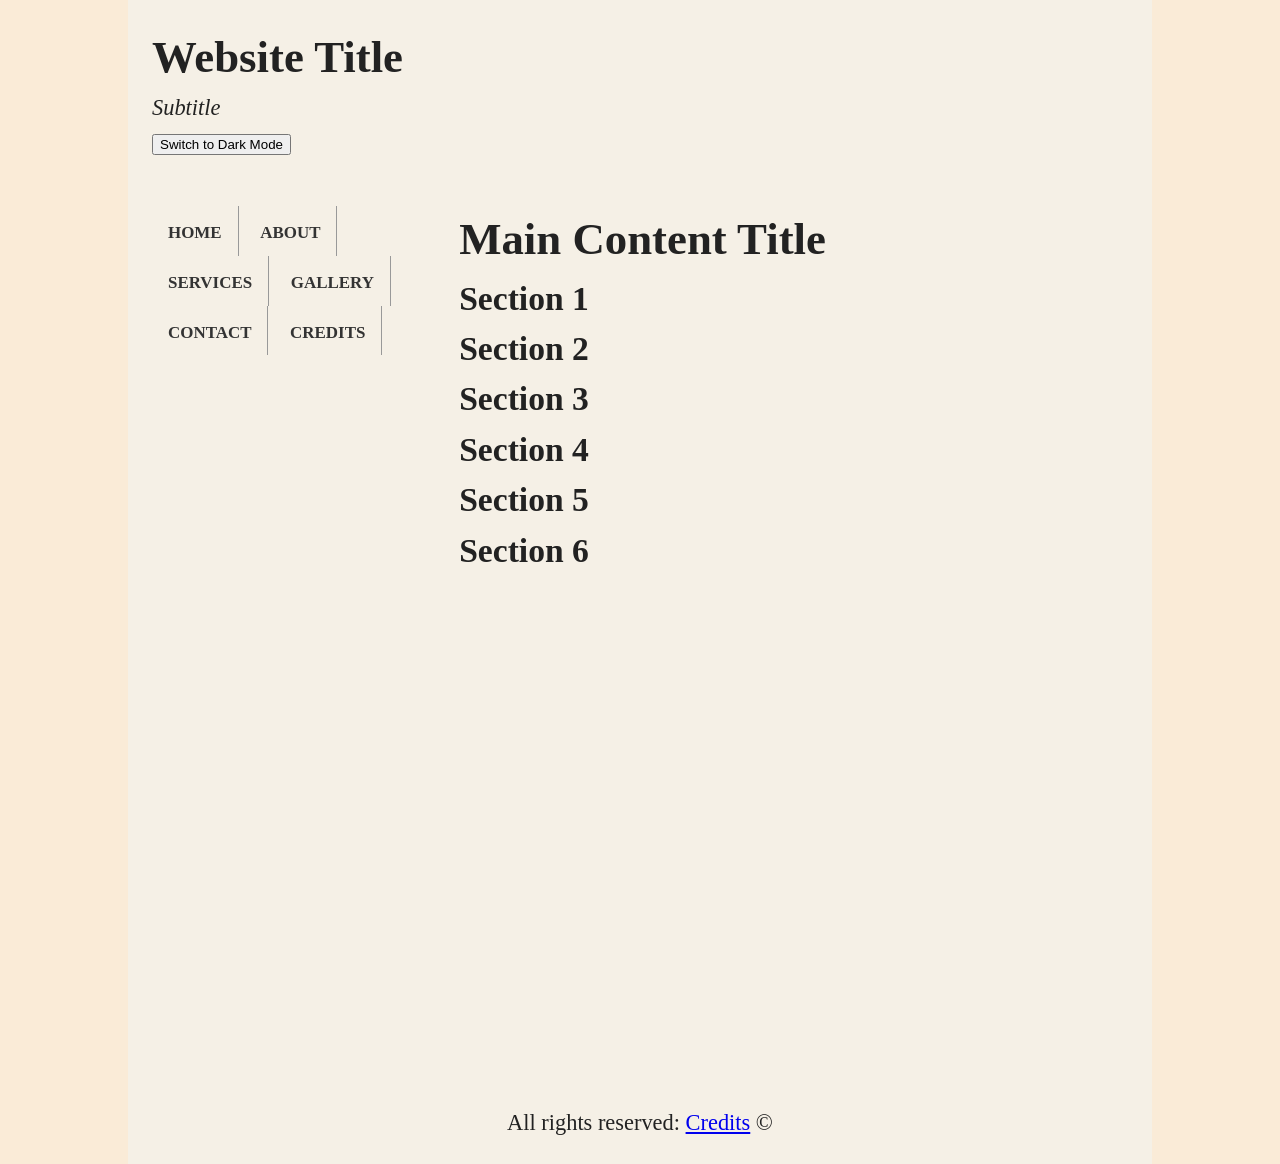
==== certifications.html @ 9ed9c501 "Populating Website with Basic files" ====
<!DOCTYPE html>
<html lang="en">
<head>
  <meta charset="UTF-8">
  <meta name="description" content="A website about...">
  <!-- Link external CSS stylesheet at the top of any HTML file -->
  <link rel="stylesheet" href="styles.css">

  <!-- Google Fonts section: leave empty with fallback in CSS similar to Times New Roman -->
  <!-- <link href="" rel="stylesheet"> -->

  <!-- Title must have two parts in child-parent formation; last tag in head -->
  <title>Home | My Website</title>
</head>

<body>
  <!-- Wrap everything in body with #page-wrapper -->
  <div id="page-wrapper">

    <!-- Header starts here -->
    <header>
      <h1>Website Title</h1>
      <p><em>Subtitle</em></p>
      <!-- Button specifically labeled to change webpage theme from light to dark -->
      <button id="theme-toggle" type="button">Switch to Dark Mode</button>
    </header>
    <!-- Header ends here -->

    <!-- Wrap NAV and MAIN together in a single #container -->
    <div id="container">

      <!-- Navigation starts here -->
      <nav>
        <ul>
          <li><a href="index.html">Home</a></li>
          <li><a href="about.html">About</a></li>
          <li><a href="services.html">Services</a></li>
          <li><a href="gallery.html">Gallery</a></li>
          <li><a href="contact.html">Contact</a></li>
          <li><a href="credits.html">Credits</a></li>
        </ul>
      </nav>
      <!-- Navigation ends here -->

      <!-- Main content starts here -->
      <main>
        <h1>Main Content Title</h1>

        <!-- At least 6 internal webpage sections; can be left blank -->
        <section id="section-1"><h2>Section 1</h2></section>
        <section id="section-2"><h2>Section 2</h2></section>
        <section id="section-3"><h2>Section 3</h2></section>
        <section id="section-4"><h2>Section 4</h2></section>
        <section id="section-5"><h2>Section 5</h2></section>
        <section id="section-6"><h2>Section 6</h2></section>
      </main>
      <!-- Main content ends here -->

    </div>
    <!-- #container ends here -->

    <!-- Footer starts here -->
    <footer>
      <p>All rights reserved: <a href="credits.html">Credits</a> &#169;</p>
    </footer>
    <!-- Footer ends here -->

  </div>
  <!-- #page-wrapper ends here -->

  <!-- Link external JavaScript file -->
  <script src="scripts.js"></script>
</body>
</html>
---- styles.css ----
/* ===============================
   CSS RESET AND GLOBAL BOX MODEL
   =============================== */
* {
  margin: 0;
  box-sizing: border-box;
}

/* ===============================
   PAGE WRAPPER: CENTERS AND CONSTRAINS PAGE
   =============================== */
#page-wrapper {
  width: 80%;
  margin: 0 auto;
  background-color: antiquewhite;
}

/* ===============================
   UNIFORM BACKGROUND COLORS FOR MAIN TAGS
   =============================== */
header,
nav,
main,
footer {
  background-color: #f5f0e6; /* Choose a uniform palette */
  color: #222;
}

/* ===============================
   CONTAINER: WRAPS NAV AND MAIN
   =============================== */
#container {
  width: 100%;
  display: flex;
  flex-direction: row; /* Use column to stack nav vertically */
  /* Put height stuff here so the page stretches vertically, not horizontally */
  min-height: 100vh;
}

/* ===============================
   NAV AND MAIN WIDTHS
   =============================== */
nav {
  width: 30%;
}

main {
  width: 70%;
  height: 100vh; /* Hint: increase height of main to 100vh */
  padding: 1rem;
}

/* ===============================
   TYPOGRAPHY AND FONT FALLBACK
   =============================== */
body {
  /* Google Font section left empty; fallback similar to Times New Roman */
  font-family: /* "Google Font Name", */ "Times New Roman", Times, serif;
  font-size: calc(16px + 0.5vw); /* Use calc() for font-sizes */
  line-height: 1.5;
  background-color: antiquewhite; /* Avoid white space at bottom */
}

/* ===============================
   HEADER, NAV, MAIN, FOOTER SPACING
   =============================== */
header,
nav,
main,
footer {
  padding: 1.5rem;
  margin: 0;
}

footer {
  margin-top: auto;
  text-align: center;
}

/* ===============================
   NAVIGATION STYLING
   =============================== */
nav ul {
  list-style: none; /* Remove bullets */
  padding-left: 0;  /* Remove default indentation */
}

nav li {
  display: inline-block; /* Arrange horizontally */
  border-right: 1px solid #999; /* Button-like separation */
  padding: 0.5rem 1rem;
}

nav a {
  text-decoration: none; /* Remove underline */
  text-transform: uppercase; /* Transform letters */
  font-family: /* "Google Font Name", */ "Times New Roman", Times, serif;
  font-size: calc(0.9rem + 0.2vw);
  font-weight: bold;
  color: #333;
}

/* ===============================
   RESPONSIVE IMAGES
   =============================== */
img {
  max-width: 100%;
  height: auto;
}

/* ===============================
   LIGHT/DARK MODE THEME
   =============================== */
body.dark-mode {
  background-color: #222;
  color: #f5f5f5;
}

body.dark-mode #page-wrapper {
  background-color: #222;
  color: #f5f5f5;
}

body.dark-mode header,
body.dark-mode nav,
body.dark-mode main,
body.dark-mode footer {
  background-color: #333;
  color: #f5f5f5;
}

body.dark-mode nav a {
  color: #9cf;
}

/* ===============================
   MEDIA QUERIES
   =============================== */
@media screen and (max-width: 768px) {
  #container {
    flex-direction: column; /* Stack nav and main */
  }

  nav,
  main {
    width: 100%;
  }

  header,
  nav,
  main,
  footer {
    padding: 1rem;
  }

  body {
    font-size: calc(14px + 0.5vw);
  }
}

@media screen and (max-width: 520px) {
  #page-wrapper {
    width: 94%;
  }

  header,
  nav,
  main,
  footer {
    padding: 0.75rem;
  }

  nav li {
    display: block;
    border-right: none;
    border-bottom: 1px solid #999;
  }

  body {
    font-size: calc(13px + 0.5vw);
  }
}
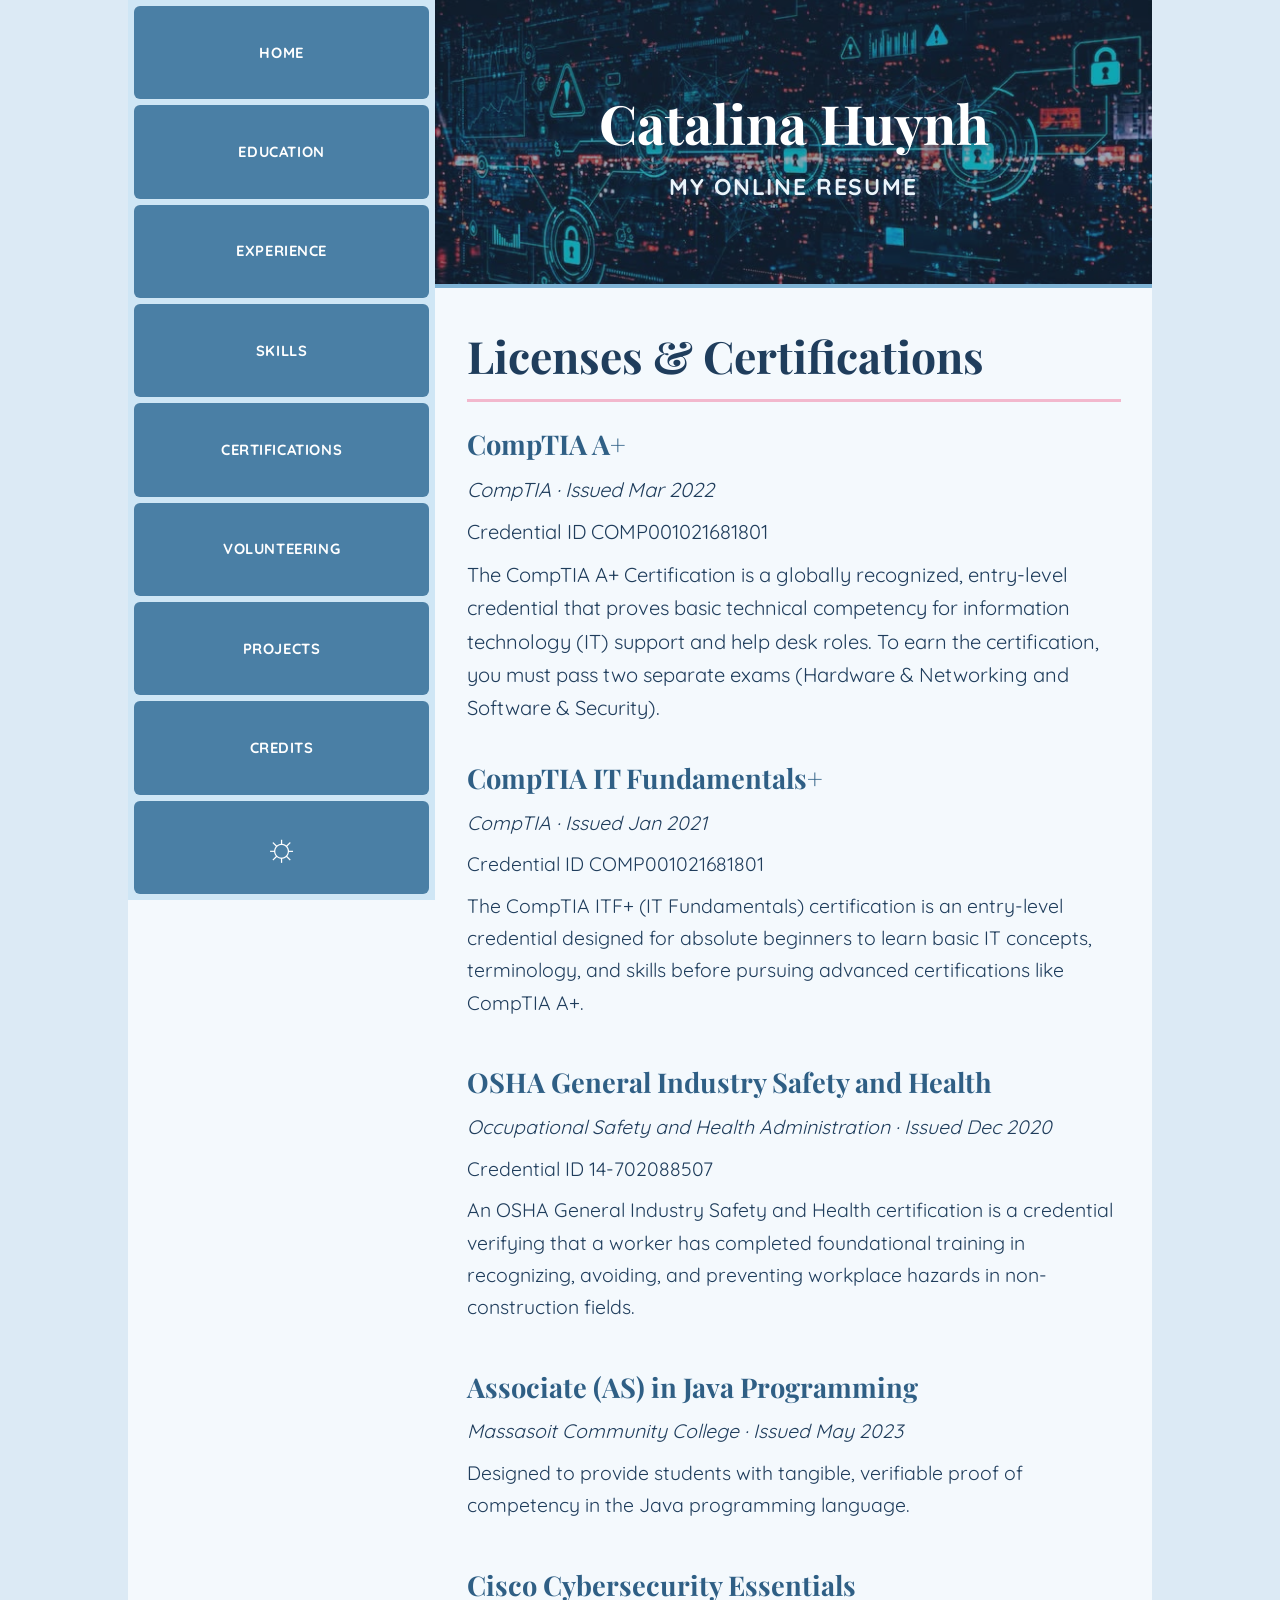
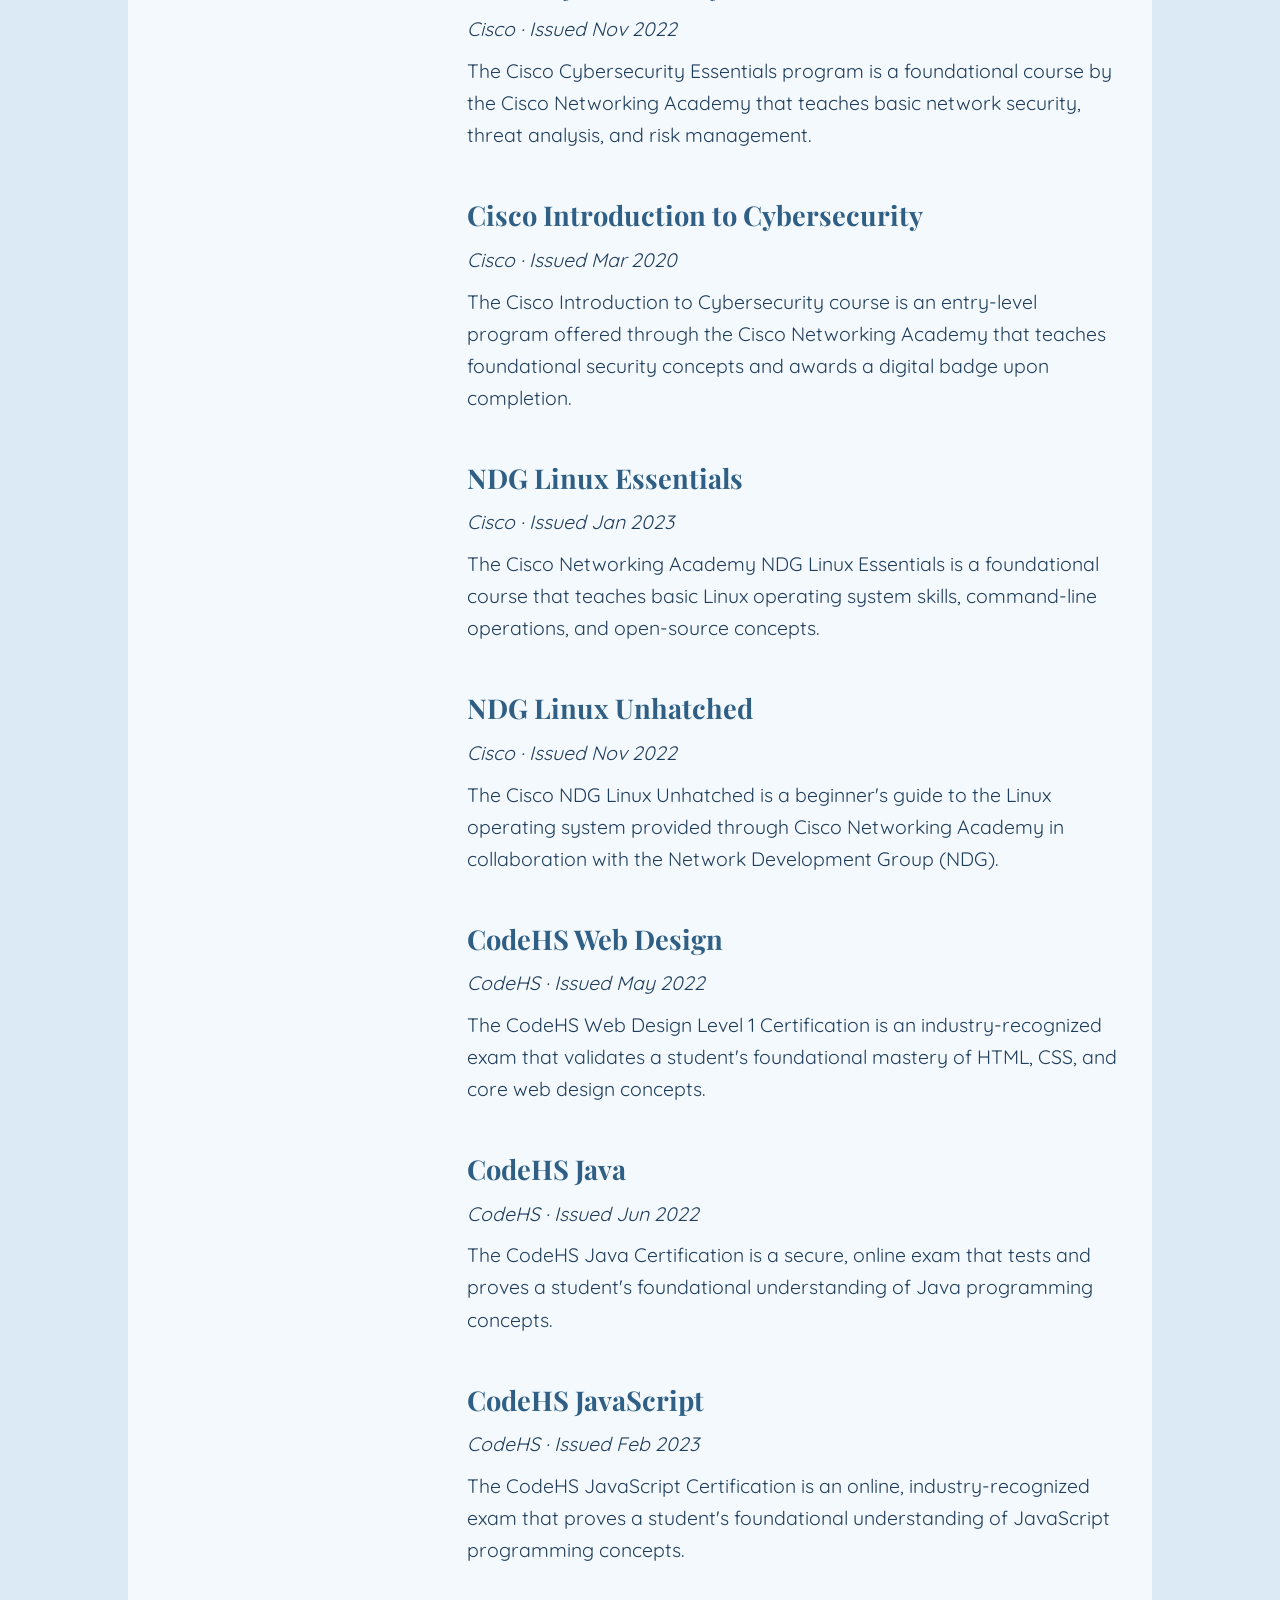
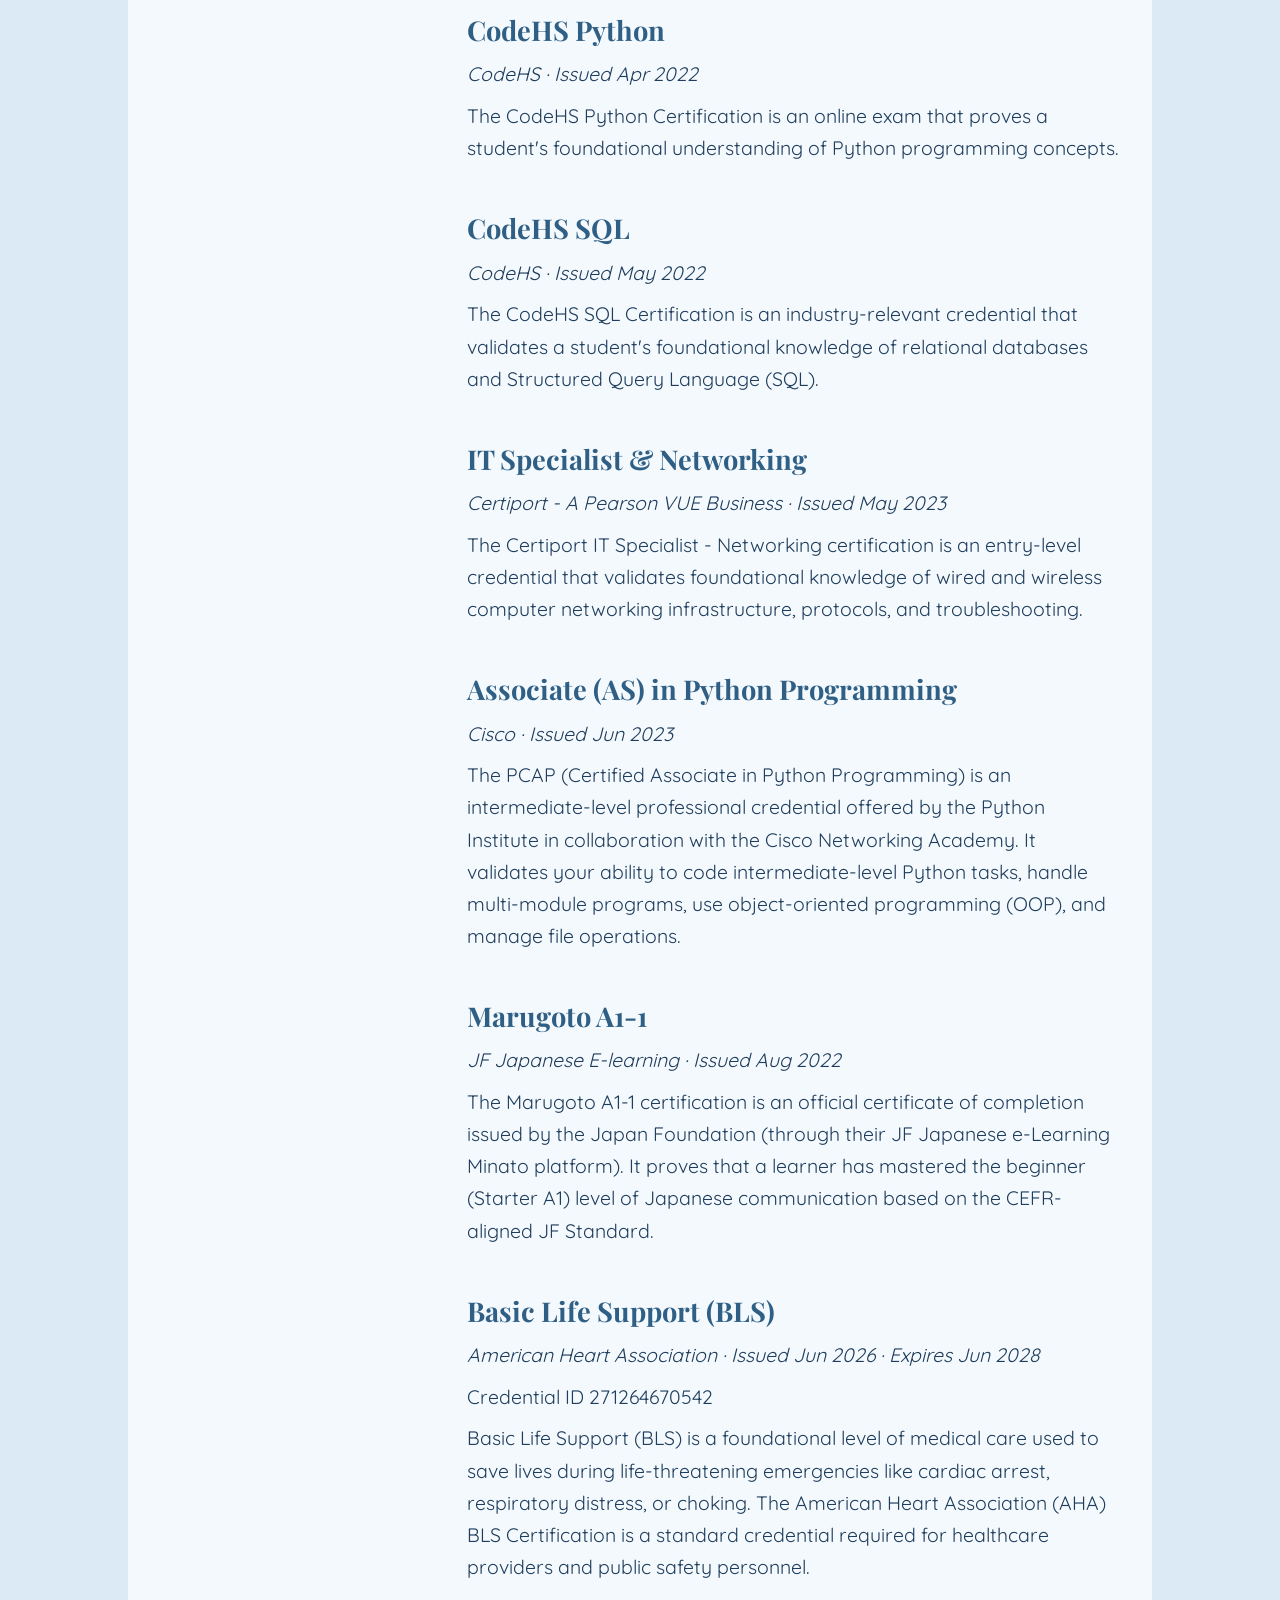
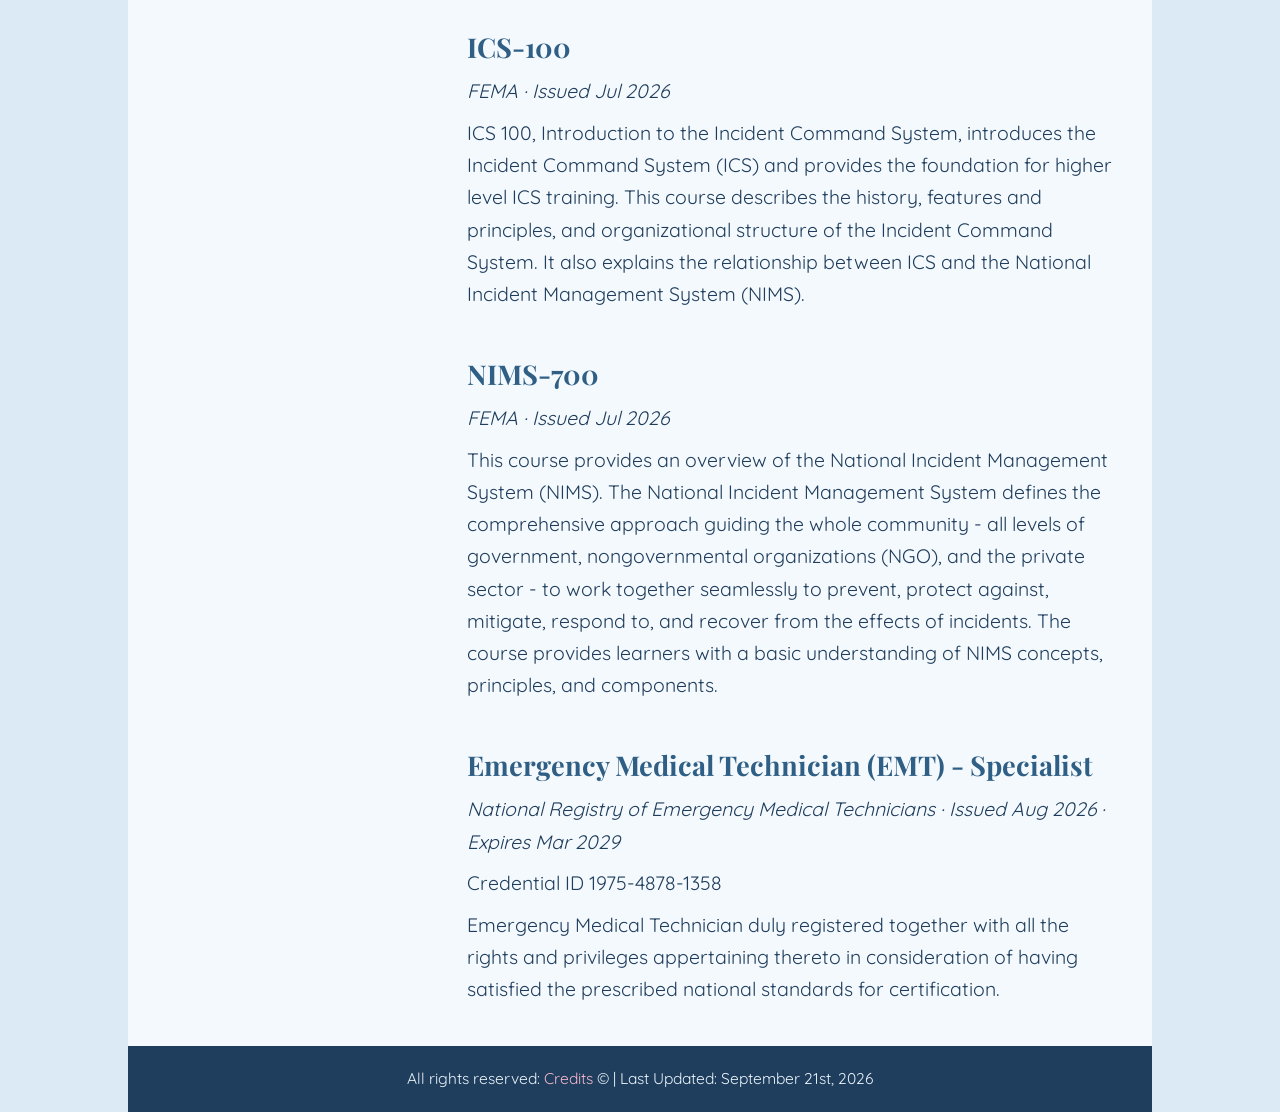
==== commit d21aaf4b: "Building Website" ====
--- a/certifications.html
+++ b/certifications.html
@@ -2,73 +2,313 @@
 <html lang="en">
 <head>
   <meta charset="UTF-8">
-  <meta name="description" content="A website about...">
-  <!-- Link external CSS stylesheet at the top of any HTML file -->
+  <meta name="viewport" content="width=device-width, initial-scale=1.0">
+  <meta name="description" content="Catalina Huynh's licenses and certifications in IT, cybersecurity, programming, safety, and emergency medical services.">
+
+  <link rel="preconnect" href="https://fonts.googleapis.com">
+  <link rel="preconnect" href="https://fonts.gstatic.com" crossorigin>
+  <link href="https://fonts.googleapis.com/css2?family=Playfair+Display:wght@600;700;800&family=Quicksand:wght@400;500;600;700&display=swap" rel="stylesheet">
+
   <link rel="stylesheet" href="styles.css">
 
-  <!-- Google Fonts section: leave empty with fallback in CSS similar to Times New Roman -->
-  <!-- <link href="" rel="stylesheet"> -->
-
-  <!-- Title must have two parts in child-parent formation; last tag in head -->
-  <title>Home | My Website</title>
+  <title>Certifications | Catalina Huynh</title>
 </head>
 
 <body>
-  <!-- Wrap everything in body with #page-wrapper -->
-  <div id="page-wrapper">
-
-    <!-- Header starts here -->
-    <header>
-      <h1>Website Title</h1>
-      <p><em>Subtitle</em></p>
-      <!-- Button specifically labeled to change webpage theme from light to dark -->
-      <button id="theme-toggle" type="button">Switch to Dark Mode</button>
-    </header>
-    <!-- Header ends here -->
-
-    <!-- Wrap NAV and MAIN together in a single #container -->
-    <div id="container">
-
-      <!-- Navigation starts here -->
-      <nav>
-        <ul>
-          <li><a href="index.html">Home</a></li>
-          <li><a href="about.html">About</a></li>
-          <li><a href="services.html">Services</a></li>
-          <li><a href="gallery.html">Gallery</a></li>
-          <li><a href="contact.html">Contact</a></li>
-          <li><a href="credits.html">Credits</a></li>
-        </ul>
-      </nav>
-      <!-- Navigation ends here -->
-
-      <!-- Main content starts here -->
-      <main>
-        <h1>Main Content Title</h1>
-
-        <!-- At least 6 internal webpage sections; can be left blank -->
-        <section id="section-1"><h2>Section 1</h2></section>
-        <section id="section-2"><h2>Section 2</h2></section>
-        <section id="section-3"><h2>Section 3</h2></section>
-        <section id="section-4"><h2>Section 4</h2></section>
-        <section id="section-5"><h2>Section 5</h2></section>
-        <section id="section-6"><h2>Section 6</h2></section>
-      </main>
-      <!-- Main content ends here -->
-
+<div id="page-wrapper">
+
+  <header id="site-header">
+    <div id="banner">
+      <h1>Catalina Huynh</h1>
+      <p>My Online Resume</p>
     </div>
-    <!-- #container ends here -->
-
-    <!-- Footer starts here -->
-    <footer>
-      <p>All rights reserved: <a href="credits.html">Credits</a> &#169;</p>
-    </footer>
-    <!-- Footer ends here -->
+  </header>
+
+  <div id="container">
+
+    <nav>
+      <ul>
+        <li><a href="index.html">Home</a></li>
+        <li><a href="education.html">Education</a></li>
+        <li><a href="experience.html">Experience</a></li>
+        <li><a href="skills.html">Skills</a></li>
+        <li><a href="certifications.html">Certifications</a></li>
+        <li><a href="volunteering.html">Volunteering</a></li>
+        <li><a href="projects.html">Projects</a></li>
+        <li><a href="credits.html">Credits</a></li>
+      </ul>
+      <button id="theme-toggle" type="button" aria-label="Switch to Dark Mode">
+        <span class="icon-sun" aria-hidden="true">&#9788;</span>
+        <svg class="icon-moon" viewBox="0 0 24 24" xmlns="http://www.w3.org/2000/svg" aria-hidden="true">
+          <path d="M21 12.79A9 9 0 1 1 11.21 3 7 7 0 0 0 21 12.79z"/>
+        </svg>
+      </button>
+    </nav>
+
+    <main>
+
+      <section class="hero-section">
+        <h2 class="page-title">Licenses &amp; Certifications</h2>
+
+        <section>
+          <h3>CompTIA A+</h3>
+          <p><em>CompTIA &middot; Issued Mar 2022</em></p>
+          <p>Credential ID COMP001021681801</p>
+          <p>
+            The CompTIA A+ Certification is a globally recognized, entry-level credential that proves
+            basic technical competency for information technology (IT) support and help desk roles.
+            To earn the certification, you must pass two separate exams (Hardware &amp; Networking and
+            Software &amp; Security).
+          </p>
+        </section>
+      </section>
+
+      <section class="rest-section">
+
+        <section>
+          <h3>CompTIA IT Fundamentals+</h3>
+          <p><em>CompTIA &middot; Issued Jan 2021</em></p>
+          <p>Credential ID COMP001021681801</p>
+          <p>
+            The CompTIA ITF+ (IT Fundamentals) certification is an entry-level credential designed for
+            absolute beginners to learn basic IT concepts, terminology, and skills before pursuing
+            advanced certifications like CompTIA A+.
+          </p>
+        </section>
+
+        <br>
+
+        <section>
+          <h3>OSHA General Industry Safety and Health</h3>
+          <p><em>Occupational Safety and Health Administration &middot; Issued Dec 2020</em></p>
+          <p>Credential ID 14-702088507</p>
+          <p>
+            An OSHA General Industry Safety and Health certification is a credential verifying that a
+            worker has completed foundational training in recognizing, avoiding, and preventing
+            workplace hazards in non-construction fields.
+          </p>
+        </section>
+
+        <br>
+
+        <section>
+          <h3>Associate (AS) in Java Programming</h3>
+          <p><em>Massasoit Community College &middot; Issued May 2023</em></p>
+          <p>
+            Designed to provide students with tangible, verifiable proof of competency in the Java
+            programming language.
+          </p>
+        </section>
+
+        <br>
+
+        <section>
+          <h3>Cisco Cybersecurity Essentials</h3>
+          <p><em>Cisco &middot; Issued Nov 2022</em></p>
+          <p>
+            The Cisco Cybersecurity Essentials program is a foundational course by the Cisco Networking
+            Academy that teaches basic network security, threat analysis, and risk management.
+          </p>
+        </section>
+
+        <br>
+
+        <section>
+          <h3>Cisco Introduction to Cybersecurity</h3>
+          <p><em>Cisco &middot; Issued Mar 2020</em></p>
+          <p>
+            The Cisco Introduction to Cybersecurity course is an entry-level program offered through the
+            Cisco Networking Academy that teaches foundational security concepts and awards a digital
+            badge upon completion.
+          </p>
+        </section>
+
+        <br>
+
+        <section>
+          <h3>NDG Linux Essentials</h3>
+          <p><em>Cisco &middot; Issued Jan 2023</em></p>
+          <p>
+            The Cisco Networking Academy NDG Linux Essentials is a foundational course that teaches
+            basic Linux operating system skills, command-line operations, and open-source concepts.
+          </p>
+        </section>
+
+        <br>
+
+        <section>
+          <h3>NDG Linux Unhatched</h3>
+          <p><em>Cisco &middot; Issued Nov 2022</em></p>
+          <p>
+            The Cisco NDG Linux Unhatched is a beginner's guide to the Linux operating system provided
+            through Cisco Networking Academy in collaboration with the Network Development Group (NDG).
+          </p>
+        </section>
+
+        <br>
+
+        <section>
+          <h3>CodeHS Web Design</h3>
+          <p><em>CodeHS &middot; Issued May 2022</em></p>
+          <p>
+            The CodeHS Web Design Level 1 Certification is an industry-recognized exam that validates a
+            student's foundational mastery of HTML, CSS, and core web design concepts.
+          </p>
+        </section>
+
+        <br>
+
+        <section>
+          <h3>CodeHS Java</h3>
+          <p><em>CodeHS &middot; Issued Jun 2022</em></p>
+          <p>
+            The CodeHS Java Certification is a secure, online exam that tests and proves a student's
+            foundational understanding of Java programming concepts.
+          </p>
+        </section>
+
+        <br>
+
+        <section>
+          <h3>CodeHS JavaScript</h3>
+          <p><em>CodeHS &middot; Issued Feb 2023</em></p>
+          <p>
+            The CodeHS JavaScript Certification is an online, industry-recognized exam that proves a
+            student's foundational understanding of JavaScript programming concepts.
+          </p>
+        </section>
+
+        <br>
+
+        <section>
+          <h3>CodeHS Python</h3>
+          <p><em>CodeHS &middot; Issued Apr 2022</em></p>
+          <p>
+            The CodeHS Python Certification is an online exam that proves a student's foundational
+            understanding of Python programming concepts.
+          </p>
+        </section>
+
+        <br>
+
+        <section>
+          <h3>CodeHS SQL</h3>
+          <p><em>CodeHS &middot; Issued May 2022</em></p>
+          <p>
+            The CodeHS SQL Certification is an industry-relevant credential that validates a student's
+            foundational knowledge of relational databases and Structured Query Language (SQL).
+          </p>
+        </section>
+
+        <br>
+
+        <section>
+          <h3>IT Specialist &amp; Networking</h3>
+          <p><em>Certiport - A Pearson VUE Business &middot; Issued May 2023</em></p>
+          <p>
+            The Certiport IT Specialist - Networking certification is an entry-level credential that
+            validates foundational knowledge of wired and wireless computer networking infrastructure,
+            protocols, and troubleshooting.
+          </p>
+        </section>
+
+        <br>
+
+        <section>
+          <h3>Associate (AS) in Python Programming</h3>
+          <p><em>Cisco &middot; Issued Jun 2023</em></p>
+          <p>
+            The PCAP (Certified Associate in Python Programming) is an intermediate-level professional
+            credential offered by the Python Institute in collaboration with the Cisco Networking
+            Academy. It validates your ability to code intermediate-level Python tasks, handle
+            multi-module programs, use object-oriented programming (OOP), and manage file operations.
+          </p>
+        </section>
+
+        <br>
+
+        <section>
+          <h3>Marugoto A1-1</h3>
+          <p><em>JF Japanese E-learning &middot; Issued Aug 2022</em></p>
+          <p>
+            The Marugoto A1-1 certification is an official certificate of completion issued by the Japan
+            Foundation (through their JF Japanese e-Learning Minato platform). It proves that a learner
+            has mastered the beginner (Starter A1) level of Japanese communication based on the
+            CEFR-aligned JF Standard.
+          </p>
+        </section>
+
+        <br>
+
+        <section>
+          <h3>Basic Life Support (BLS)</h3>
+          <p><em>American Heart Association &middot; Issued Jun 2026 &middot; Expires Jun 2028</em></p>
+          <p>Credential ID 271264670542</p>
+          <p>
+            Basic Life Support (BLS) is a foundational level of medical care used to save lives during
+            life-threatening emergencies like cardiac arrest, respiratory distress, or choking. The
+            American Heart Association (AHA) BLS Certification is a standard credential required for
+            healthcare providers and public safety personnel.
+          </p>
+        </section>
+
+        <br>
+
+        <section>
+          <h3>ICS-100</h3>
+          <p><em>FEMA &middot; Issued Jul 2026</em></p>
+          <p>
+            ICS 100, Introduction to the Incident Command System, introduces the Incident Command System
+            (ICS) and provides the foundation for higher level ICS training. This course describes the
+            history, features and principles, and organizational structure of the Incident Command
+            System. It also explains the relationship between ICS and the National Incident Management
+            System (NIMS).
+          </p>
+        </section>
+
+        <br>
+
+        <section>
+          <h3>NIMS-700</h3>
+          <p><em>FEMA &middot; Issued Jul 2026</em></p>
+          <p>
+            This course provides an overview of the National Incident Management System (NIMS). The
+            National Incident Management System defines the comprehensive approach guiding the whole
+            community - all levels of government, nongovernmental organizations (NGO), and the private
+            sector - to work together seamlessly to prevent, protect against, mitigate, respond to, and
+            recover from the effects of incidents. The course provides learners with a basic
+            understanding of NIMS concepts, principles, and components.
+          </p>
+        </section>
+
+        <br>
+
+        <section>
+          <h3>Emergency Medical Technician (EMT) - Specialist</h3>
+          <p><em>National Registry of Emergency Medical Technicians &middot; Issued Aug 2026 &middot; Expires Mar 2029</em></p>
+          <p>Credential ID 1975-4878-1358</p>
+          <p>
+            Emergency Medical Technician duly registered together with all the rights and privileges
+            appertaining thereto in consideration of having satisfied the prescribed national standards
+            for certification.
+          </p>
+        </section>
+
+      </section>
+
+    </main>
 
   </div>
-  <!-- #page-wrapper ends here -->
-
-  <!-- Link external JavaScript file -->
-  <script src="scripts.js"></script>
+
+  <footer>
+    <p>
+      All rights reserved: <a href="credits.html">Credits</a> &#169;
+      | Last Updated: September 21st, 2026
+    </p>
+  </footer>
+
+</div>
+
+<script src="scripts.js"></script>
 </body>
 </html>
--- a/styles.css
+++ b/styles.css
@@ -1,182 +1,717 @@
-/* ===============================
-   CSS RESET AND GLOBAL BOX MODEL
-   =============================== */
+/* ============================================================
+   GOOGLE FONTS (Playfair Display + Quicksand linked in <head>)
+   ============================================================ */
+
+/* ============================================================
+   GLOBAL RESET
+   ============================================================ */
 * {
   margin: 0;
   box-sizing: border-box;
 }
 
-/* ===============================
-   PAGE WRAPPER: CENTERS AND CONSTRAINS PAGE
-   =============================== */
+/* ============================================================
+   BODY / BASE TYPOGRAPHY
+   ============================================================ */
+body {
+  font-family: "Quicksand", "Times New Roman", Times, serif;
+  font-size: calc(15px + 0.35vw);
+  line-height: 1.65;
+  color: #1f3d5c;
+  background-color: #dceaf5;
+}
+
+/* ============================================================
+   PAGE WRAPPER — full-page grid (nav 30%, content 70%)
+   ============================================================ */
 #page-wrapper {
   width: 80%;
   margin: 0 auto;
-  background-color: antiquewhite;
-}
-
-/* ===============================
-   UNIFORM BACKGROUND COLORS FOR MAIN TAGS
-   =============================== */
-header,
-nav,
-main,
-footer {
-  background-color: #f5f0e6; /* Choose a uniform palette */
-  color: #222;
-}
-
-/* ===============================
-   CONTAINER: WRAPS NAV AND MAIN
-   =============================== */
-#container {
+  background-color: #f4f9fd;
+  min-height: 100vh;
+  display: grid;
+  grid-template-columns: 30% 70%;
+  grid-template-areas:
+    "nav header"
+    "nav hero"
+    "nav rest"
+    "footer footer";
+  grid-template-rows: auto auto 1fr auto;
+}
+
+/* ============================================================
+   HEADER + BANNER
+   ============================================================ */
+header#site-header {
+  grid-area: header;
+  position: relative;
+  background-image: url("src/index-media/banner.jpg");
+  background-size: cover;
+  background-position: center;
+  background-repeat: no-repeat;
+  min-height: 32vh;
+  padding: calc(1rem + 2vw);
+  display: flex;
+  flex-direction: column;
+  justify-content: center;
+  text-align: center;
+  border-bottom: 4px solid #7fb3d5;
+}
+
+header#site-header::before {
+  content: "";
+  position: absolute;
+  top: 0; left: 0;
+  width: 100%; height: 100%;
+  background-color: rgba(31, 61, 92, 0.45);
+  z-index: 0;
+}
+
+#banner {
+  position: relative;
+  z-index: 1;
+  text-align: center;
+}
+
+#banner h1 {
+  font-family: "Playfair Display", "Times New Roman", Times, serif;
+  font-size: calc(26px + 2.2vw);
+  font-weight: 700;
+  color: #ffffff;
+  text-shadow: 0 2px 10px rgba(31, 61, 92, 0.9);
+}
+
+#banner p {
+  font-size: calc(14px + 0.7vw);
+  font-weight: 700;
+  color: #eaf4fb;
+  text-shadow: 0 2px 8px rgba(31, 61, 92, 0.9);
+  letter-spacing: 0.08em;
+  text-transform: uppercase;
+}
+
+/* ============================================================
+   #container and main — display: contents
+   ============================================================ */
+#container,
+main {
+  display: contents;
+}
+
+/* ============================================================
+   NAV — vertical sidebar, sticky, small grid buttons
+   ============================================================ */
+nav {
+  grid-area: nav;
+  container-type: inline-size;
+  position: sticky;
+  top: 0;
+  align-self: start;
+  height: 100vh;
+  max-height: 100vh;
+  overflow-y: auto;
+  overflow-x: hidden;
+  background-color: #cfe6f5;    /* light blue = padding color */
+  padding: 6px;
+  display: grid;
+  grid-template-rows: repeat(9, 1fr);
+  gap: 6px;
+}
+
+nav ul {
+  display: contents;            /* 8 <li>s become direct grid items */
+}
+
+nav li {
+  display: flex;
+  min-height: 0;
+  padding: 0;
+  border: none;
+  text-align: center;
+}
+
+nav a {
+  display: flex;
+  align-items: center;
+  justify-content: center;
   width: 100%;
-  display: flex;
-  flex-direction: row; /* Use column to stack nav vertically */
-  /* Put height stuff here so the page stretches vertically, not horizontally */
-  min-height: 100vh;
-}
-
-/* ===============================
-   NAV AND MAIN WIDTHS
-   =============================== */
-nav {
-  width: 30%;
-}
-
-main {
-  width: 70%;
-  height: 100vh; /* Hint: increase height of main to 100vh */
-  padding: 1rem;
-}
-
-/* ===============================
-   TYPOGRAPHY AND FONT FALLBACK
-   =============================== */
-body {
-  /* Google Font section left empty; fallback similar to Times New Roman */
-  font-family: /* "Google Font Name", */ "Times New Roman", Times, serif;
-  font-size: calc(16px + 0.5vw); /* Use calc() for font-sizes */
-  line-height: 1.5;
-  background-color: antiquewhite; /* Avoid white space at bottom */
-}
-
-/* ===============================
-   HEADER, NAV, MAIN, FOOTER SPACING
-   =============================== */
-header,
-nav,
-main,
-footer {
-  padding: 1.5rem;
-  margin: 0;
-}
-
-footer {
-  margin-top: auto;
+  height: 100%;
+  text-decoration: none;
+  text-transform: uppercase;
+  font-family: "Quicksand", "Times New Roman", Times, serif;
+  font-size: clamp(0.6rem, 5cqw, 1.05rem);
+  font-weight: 700;
+  letter-spacing: 0.04em;
+  line-height: 1.1;
+  white-space: nowrap;
   text-align: center;
-}
-
-/* ===============================
-   NAVIGATION STYLING
-   =============================== */
-nav ul {
-  list-style: none; /* Remove bullets */
-  padding-left: 0;  /* Remove default indentation */
-}
-
-nav li {
-  display: inline-block; /* Arrange horizontally */
-  border-right: 1px solid #999; /* Button-like separation */
-  padding: 0.5rem 1rem;
-}
-
-nav a {
-  text-decoration: none; /* Remove underline */
-  text-transform: uppercase; /* Transform letters */
-  font-family: /* "Google Font Name", */ "Times New Roman", Times, serif;
-  font-size: calc(0.9rem + 0.2vw);
-  font-weight: bold;
-  color: #333;
-}
-
-/* ===============================
+  color: #ffffff;
+  background-color: #4a7fa5;    /* darker than nav's #cfe6f5 */
+  border-radius: 6px;
+  transition: background-color 0.2s ease;
+}
+
+nav a:hover {
+  background-color: #2f5f85;
+}
+
+/* ============================================================
+   HERO + REST SECTIONS
+   ============================================================ */
+.hero-section {
+  grid-area: hero;
+  padding: calc(1rem + 1.2vw);
+  padding-bottom: calc(0.75rem + 0.8vw);
+  background-color: #f4f9fd;
+  font-size: calc(15px + 0.4vw);
+}
+
+.rest-section {
+  grid-area: rest;
+  padding: calc(1rem + 1.2vw);
+  padding-top: 0;                  /* kills the extra visible gap */
+  background-color: #f4f9fd;
+}
+
+/* ============================================================
+   HEADINGS / TEXT INSIDE MAIN
+   ============================================================ */
+.page-title {
+  font-family: "Playfair Display", "Times New Roman", Times, serif;
+  font-size: calc(24px + 1.6vw);
+  font-weight: 700;
+  color: #1f3d5c;
+  border-bottom: 3px solid #f2b8cd;
+  padding-bottom: 0.4rem;
+  margin-bottom: 1.25rem;
+}
+
+main h3 {
+  font-family: "Playfair Display", "Times New Roman", Times, serif;
+  font-size: calc(17px + 0.8vw);
+  color: #2f5f85;
+  margin-bottom: 0.35rem;
+}
+
+main h4 {
+  font-size: calc(14px + 0.4vw);
+  color: #4a7fa5;
+  margin-top: 0.75rem;
+  margin-bottom: 0.25rem;
+}
+
+main p {
+  margin-bottom: 0.6rem;
+}
+
+main ul,
+main ol {
+  padding-left: 1.4rem;
+  margin-bottom: 0.8rem;
+}
+
+main li {
+  margin-bottom: 0.4rem;
+}
+
+main a {
+  color: #4a7fa5;
+}
+
+main a:hover {
+  color: #b3567f;
+}
+
+/* ============================================================
    RESPONSIVE IMAGES
-   =============================== */
+   ============================================================ */
 img {
   max-width: 100%;
   height: auto;
 }
 
-/* ===============================
-   LIGHT/DARK MODE THEME
-   =============================== */
+/* ============================================================
+   FOOTER
+   ============================================================ */
+footer {
+  grid-area: footer;
+  background-color: #1f3d5c;
+  color: #eaf4fb;
+  text-align: center;
+  padding: 1.25rem;
+  font-size: calc(12px + 0.28vw);
+}
+
+footer a {
+  color: #f2b8cd;
+  text-decoration: none;
+}
+
+footer a:hover {
+  text-decoration: underline;
+}
+
+/* ============================================================
+   THEME TOGGLE BUTTON
+   ============================================================ */
+#theme-toggle {
+  display: flex;
+  align-items: center;
+  justify-content: center;
+  width: 100%;
+  height: 100%;
+  min-height: 0;
+  padding: 0;
+  background-color: #4a7fa5;
+  border: none;
+  border-radius: 6px;
+  cursor: pointer;
+  color: #ffffff;
+  transition: background-color 0.2s ease;
+}
+
+#theme-toggle:hover {
+  background-color: #2f5f85;
+}
+
+/* Sun — spiky rays (&#9728;); fills the button height */
+#theme-toggle .icon-sun {
+  font-size: clamp(1.2rem, 6.5vh, 2.4rem);
+  line-height: 1;
+  color: transparent;
+  text-shadow: 0 0 0 #ffffff;
+}
+
+/* Moon — matches the sun's sizing */
+#theme-toggle .icon-moon {
+  width: clamp(1.2rem, 6.5vh, 2.4rem);
+  height: clamp(1.2rem, 6.5vh, 2.4rem);
+  fill: none;
+  stroke: #ffffff;
+  stroke-width: 2;
+  stroke-linecap: round;
+  stroke-linejoin: round;
+}
+
+#theme-toggle .icon-sun  { display: inline-block; }
+#theme-toggle .icon-moon { display: none; }
+
+body.dark-mode #theme-toggle .icon-sun  { display: none; }
+body.dark-mode #theme-toggle .icon-moon { display: inline-block; }
+
+/* ============================================================
+   HOME PAGE: PROFILE PICTURE + FIRST BIO PARAGRAPH
+   ------------------------------------------------------------
+   DESKTOP (nav vertical):
+     - .profile-row fills the hero column, aligning both
+       children to the same height (the bio's height).
+     - .profile-image-wrap = LEFT 50% of the row.
+     - Picture sits 10% from the wrap's left edge and is at
+       most 80% wide → 10% empty on the right.
+     - width/height auto keeps the natural aspect ratio, so
+       the border hugs the picture exactly (no crop).
+     - .profile-row .bio = RIGHT 40% of the row.
+   ============================================================ */
+.profile-row {
+  display: flex;
+  flex-wrap: nowrap;
+  align-items: stretch;
+  width: 100%;
+  margin-bottom: 1.25rem;
+}
+
+/* Picture side: 50% of the row */
+.profile-image-wrap {
+  flex: 0 0 50%;
+  width: 50%;
+  position: relative;              /* anchor for the absolute picture */
+}
+
+/* Picture: 10% from the left, at most 80% wide → 10% on the right.
+   width/height auto keeps the natural aspect ratio → no cropping,
+   and the border hugs the rendered picture exactly. */
+.profile-image-wrap img {
+  position: absolute;
+  top: 50%;
+  left: 10%;                       /* left padding */
+  transform: translateY(-50%);
+  max-width: 80%;                  /* leaves 10% on the right */
+  max-height: 100%;
+  width: auto;
+  height: auto;
+  display: block;
+  border-radius: 12px;
+  border: 4px solid #a8cfe8;
+}
+
+/* Bio paragraph: 40% of the row */
+.profile-row .bio {
+  flex: 0 0 40%;
+  width: 40%;
+  min-width: 0;
+  margin: 0;
+  padding: 0;                      /* the 10% right space lives in the wrap */
+}
+
+/* Bio paragraphs are a step larger than the rest of the page */
+.bio {
+  font-size: 1.1em;
+}
+
+/* ============================================================
+   "Educational" / "Employment" — saturated bright blue
+   ============================================================ */
+.bio-highlight {
+  font-style: italic;
+  font-weight: 800;
+  text-decoration: underline;
+  color: #0a66c2;
+}
+
+.bio-highlight:hover {
+  color: #0d4d8f;
+}
+
+/* ============================================================
+   JAVASCRIPT CALCULATOR (CHERRY BLOSSOM THEME)
+   ============================================================ */
+#calculator {
+  background: linear-gradient(180deg, #fff5f8 0%, #ffe6ef 100%);
+  border: 2px solid #f2b8cd;
+  border-radius: 18px;
+  padding: calc(1rem + 1vw);
+  margin-top: 2rem;
+  box-shadow: 0 6px 18px rgba(200, 120, 150, 0.25);
+}
+
+#calculator h3 {
+  color: #b3567f;
+}
+
+.calc-inputs {
+  display: flex;
+  flex-wrap: wrap;
+  gap: 1rem;
+  margin-bottom: 1rem;
+}
+
+.calc-field {
+  display: flex;
+  flex-direction: column;
+  flex: 1 1 160px;
+}
+
+.calc-field label {
+  font-size: calc(11px + 0.25vw);
+  font-weight: 600;
+  text-transform: uppercase;
+  letter-spacing: 0.05em;
+  color: #b3567f;
+  margin-bottom: 0.3rem;
+}
+
+.calc-field input {
+  width: 100%;
+  padding: 0.55rem 0.75rem;
+  font-family: "Quicksand", "Times New Roman", Times, serif;
+  font-size: calc(13px + 0.3vw);
+  color: #1f3d5c;
+  background-color: #ffffff;
+  border: 2px solid #f2b8cd;
+  border-radius: 10px;
+}
+
+.calc-field input:focus {
+  outline: none;
+  border-color: #e8a0b8;
+}
+
+.calc-buttons {
+  display: flex;
+  flex-wrap: wrap;
+  gap: 0.6rem;
+  margin-bottom: 1rem;
+}
+
+.calc-buttons button {
+  flex: 1 1 70px;
+  padding: 0.65rem 0.5rem;
+  font-family: "Quicksand", "Times New Roman", Times, serif;
+  font-size: calc(13px + 0.3vw);
+  font-weight: 600;
+  color: #ffffff;
+  background-color: #e8a0b8;
+  border: none;
+  border-radius: 10px;
+  cursor: pointer;
+}
+
+.calc-buttons button:hover {
+  background-color: #d487a3;
+}
+
+.calc-output {
+  background-color: #ffffff;
+  border: 2px dashed #f2b8cd;
+  border-radius: 12px;
+  padding: 0.85rem;
+  text-align: center;
+  min-height: 60px;
+}
+
+#output {
+  font-family: "Playfair Display", "Times New Roman", Times, serif;
+  font-size: calc(18px + 0.8vw);
+  font-weight: 800;
+  color: #b3567f;
+  word-wrap: break-word;
+  overflow-wrap: break-word;
+}
+
+.negative {
+  color: #d32f2f !important;
+}
+
+/* ============================================================
+   DARK MODE THEME
+   ============================================================ */
 body.dark-mode {
-  background-color: #222;
-  color: #f5f5f5;
+  background-color: #101a24;
+  color: #e6f0f7;
 }
 
 body.dark-mode #page-wrapper {
-  background-color: #222;
-  color: #f5f5f5;
-}
-
-body.dark-mode header,
-body.dark-mode nav,
-body.dark-mode main,
+  background-color: #16222e;
+  color: #e6f0f7;
+}
+
+body.dark-mode .hero-section,
+body.dark-mode .rest-section {
+  background-color: #16222e;
+}
+
+body.dark-mode nav {
+  background-color: #1d2d3d;
+}
+
+body.dark-mode nav a {
+  color: #ffffff;
+  background-color: #4a7fa5;
+}
+body.dark-mode nav a:hover {
+  background-color: #2f5f85;
+}
+
+body.dark-mode .page-title,
+body.dark-mode main h3,
+body.dark-mode main h4 {
+  color: #cfe6f5;
+}
+
+body.dark-mode .bio-highlight {
+  color: #58a6ff;
+}
+body.dark-mode .bio-highlight:hover {
+  color: #79b8ff;
+}
+
 body.dark-mode footer {
-  background-color: #333;
-  color: #f5f5f5;
-}
-
-body.dark-mode nav a {
-  color: #9cf;
-}
-
-/* ===============================
+  background-color: #0b131a;
+  color: #cfe6f5;
+}
+
+body.dark-mode #calculator {
+  background: linear-gradient(180deg, #2a1d24 0%, #3a2630 100%);
+  border-color: #b3567f;
+}
+
+body.dark-mode .calc-output {
+  background-color: #1d2d3d;
+  border-color: #b3567f;
+}
+
+/* ============================================================
    MEDIA QUERIES
-   =============================== */
-@media screen and (max-width: 768px) {
-  #container {
-    flex-direction: column; /* Stack nav and main */
-  }
-
-  nav,
-  main {
+   ============================================================ */
+
+/* ---- 750px and narrower ----
+   Nav becomes a 3×3 grid; profile row stacks vertically.
+   Every desktop offset (position, top, left, transform) is
+   fully reset so the picture never floats onto the nav. */
+@media screen and (max-width: 750px) {
+
+  #page-wrapper {
+    display: flex;
+    flex-direction: column;
+  }
+
+  nav {
+    container-type: normal;
+    position: static;
+    height: auto;
+    max-height: none;
+    overflow: visible;
     width: 100%;
-  }
-
-  header,
-  nav,
-  main,
-  footer {
+    padding: 0.6rem;
+    background-color: #cfe6f5;
+    display: grid;
+    grid-template-columns: repeat(3, 1fr);
+    grid-template-rows: repeat(3, auto);
+    gap: 6px;
+  }
+
+  nav ul { display: contents; }
+
+  nav li {
+    display: flex;
+    min-height: 0;
+    padding: 0;
+    border: none;
+  }
+
+  nav a {
+    width: 100%;
+    height: 100%;
+    padding: 0.65rem 0.35rem;
+    font-size: calc(11px + 0.3vw);
+    font-weight: 700;
+    white-space: normal;
+    border-radius: 6px;
+    background-color: #4a7fa5;
+    color: #ffffff;
+  }
+
+  #theme-toggle {
+    width: 100%;
+    height: 100%;
+    padding: 0.65rem 0.35rem;
+    margin: 0;
+    background-color: #4a7fa5;
+    border: none;
+    border-radius: 6px;
+  }
+
+  #theme-toggle .icon-sun {
+    font-size: 1.35rem;
+    color: transparent;
+    text-shadow: 0 0 0 #ffffff;
+  }
+
+  #theme-toggle .icon-moon {
+    width: 1.35rem;
+    height: 1.35rem;
+    stroke: #ffffff;
+  }
+
+  #theme-toggle:hover {
+    background-color: #2f5f85;
+  }
+
+  header#site-header {
+    text-align: center;
+    min-height: 26vh;
+    padding: calc(1rem + 1.5vw);
+  }
+
+  .hero-section,
+  .rest-section {
+    padding: calc(0.9rem + 1.5vw);
+  }
+  .rest-section { padding-top: 0; }
+
+  /* Stack picture on top of the bio; each takes full width */
+  .profile-row {
+    flex-direction: column;
+    align-items: stretch;
+    width: 100%;
+  }
+
+  /* Square block with 10% padding on each side */
+  .profile-image-wrap {
+    position: static;
+    flex: 0 0 auto;
+    width: 100%;
+    max-width: 320px;
+    margin: 0 auto;
+    padding: 10%;
+    aspect-ratio: 1 / 1;
+  }
+
+  /* Reset every desktop positioning offset, including the
+     translateY(-50%) that was lifting the image onto the nav. */
+  .profile-image-wrap img {
+    position: static;
+    top: auto;
+    left: auto;
+    transform: none;              /* <-- stops the squished overlap */
+    max-width: 100%;
+    max-height: 100%;
+    width: auto;
+    height: auto;
+    display: block;
+    margin: 0 auto;
+  }
+
+  .profile-row .bio {
+    flex: 1 1 auto;
+    width: 100%;
+    padding: 0;
+  }
+
+  #calculator {
     padding: 1rem;
   }
 
-  body {
-    font-size: calc(14px + 0.5vw);
-  }
-}
-
+  .calc-buttons button {
+    flex: 1 1 45%;
+  }
+}
+
+/* ---- 520px and narrower ---- */
 @media screen and (max-width: 520px) {
+
   #page-wrapper {
     width: 94%;
   }
 
-  header,
-  nav,
-  main,
+  header#site-header {
+    min-height: 22vh;
+  }
+
+  #banner h1 {
+    font-size: calc(22px + 2vw);
+  }
+
+  .hero-section,
+  .rest-section {
+    padding: 0.85rem;
+  }
+  .rest-section { padding-top: 0; }
+
+  nav {
+    padding: 0.5rem;
+    gap: 5px;
+  }
+
+  nav a {
+    font-size: calc(10px + 0.3vw);
+    padding: 0.55rem 0.2rem;
+  }
+
+  #theme-toggle {
+    padding: 0.55rem 0.2rem;
+  }
+
+  main h3 {
+    font-size: calc(15px + 0.8vw);
+  }
+
+  .calc-field,
+  .calc-buttons button {
+    flex: 1 1 100%;
+  }
+
   footer {
-    padding: 0.75rem;
-  }
-
-  nav li {
-    display: block;
-    border-right: none;
-    border-bottom: 1px solid #999;
-  }
-
-  body {
-    font-size: calc(13px + 0.5vw);
+    padding: 0.9rem;
   }
 }
